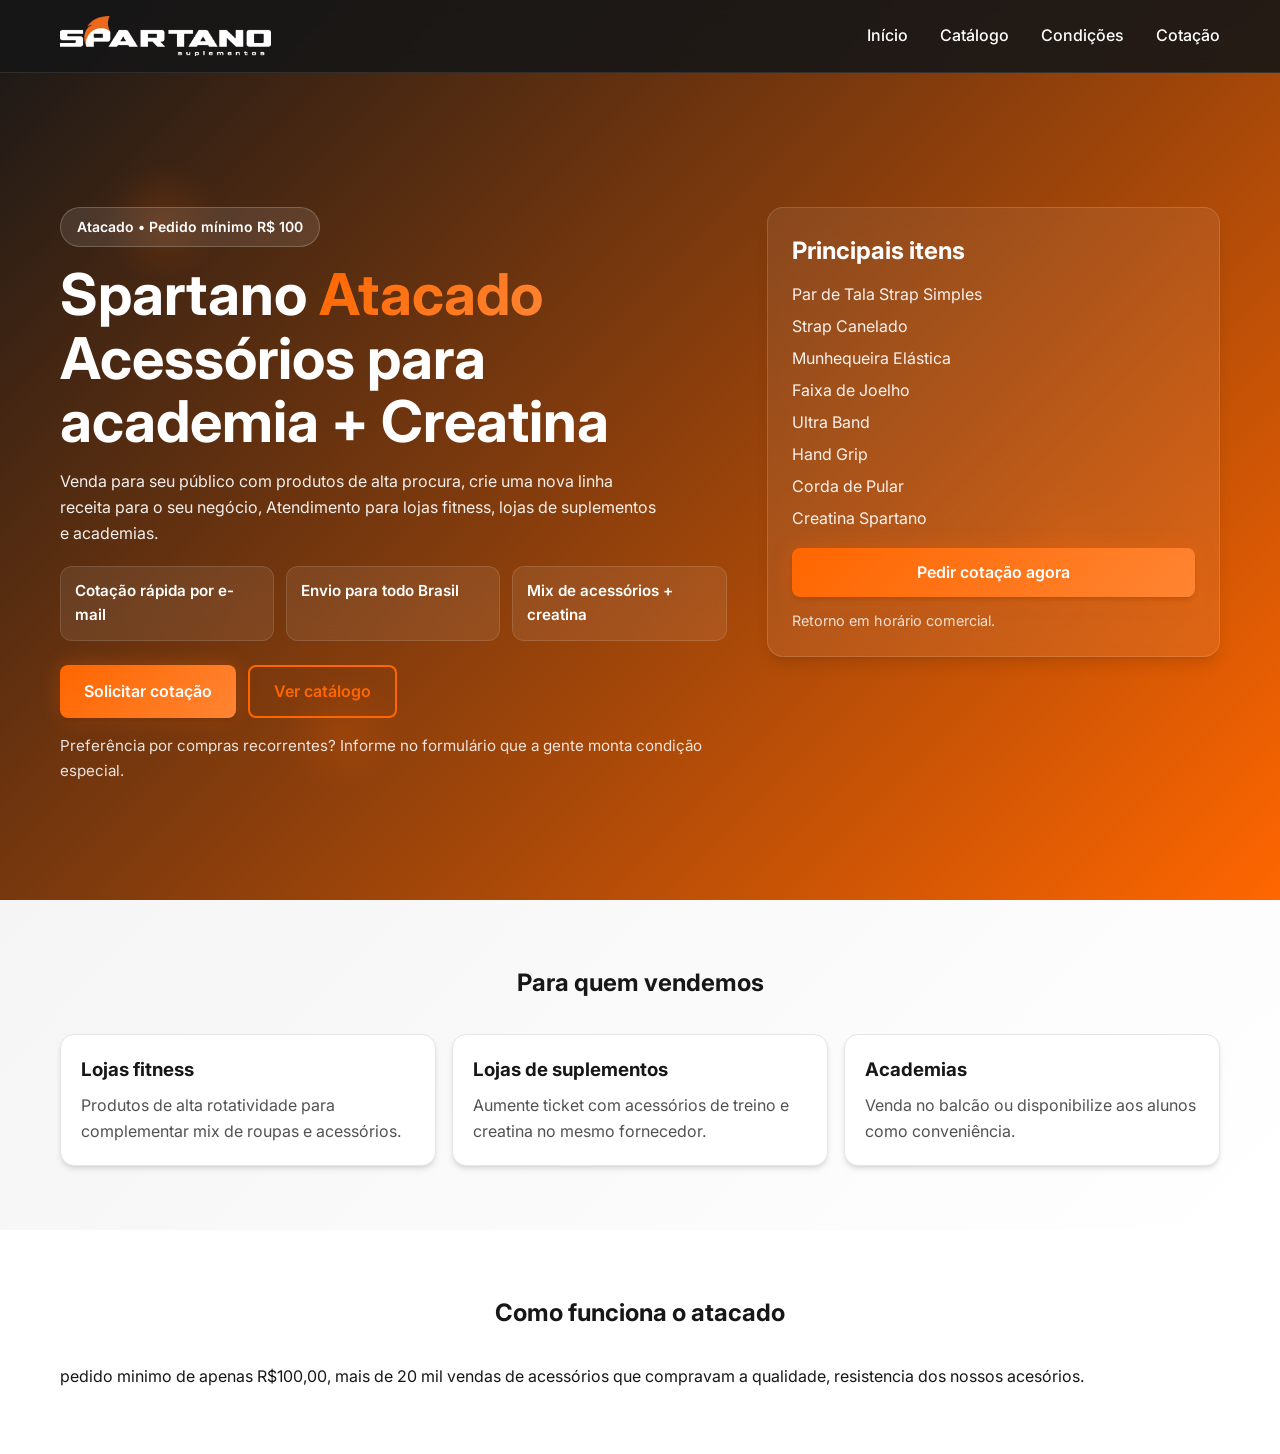
==== index.html @ d4084410 "Initial commit - Site atacado Spartano" ====
<!DOCTYPE html>
<html lang="pt-br">
<head>
  <meta charset="UTF-8" />
  <meta name="viewport" content="width=device-width, initial-scale=1.0" />

  <title>Atacado | Spartano Acessórios & Suplementos</title>
  <meta name="description" content="Atacado Spartano para lojas fitness, lojas de suplementos e academias. Pedido mínimo R$ 100. Solicite sua cotação." />

  <link rel="stylesheet" href="./css/global.css" />
  <link rel="stylesheet" href="./css/home.css" />

  <link href="https://fonts.googleapis.com/css2?family=Inter:wght@300;400;500;600;700;800;900&display=swap" rel="stylesheet">
  <link rel="icon" type="image/png" href="./imgs/faviconSpartano.png" />
  <script defer src="./js/menu-mobile.js"></script>

</head>

<body>
  <!-- Header -->
  <header class="header">
    <div class="container">
      <div class="header-content">
        <div class="logo">
          <a href="index.html">
            <img src="../imgs/spartano_suplementos.png.png" alt="Spartano" class="logo-img">
          </a>
        </div>

        <nav class="nav">
          <ul class="nav-list">
            <li><a href="index.html">Início</a></li>
            <li><a href="./pages/catalogo.html">Catálogo</a></li>
            <li><a href="./pages/condicoes.html">Condições</a></li>
            <li><a href="./pages/cotacao.html">Cotação</a></li>
          </ul>
        </nav>

        <div class="mobile-menu-toggle" aria-label="Abrir menu" role="button" tabindex="0">
          <span></span><span></span><span></span>
        </div>
      </div>
    </div>
  </header>

  <main>
    <!-- Hero -->
    <section class="hero-home">
      <div class="hero-bg">
        <div class="floating-elements">
          <div class="floating-element"></div>
          <div class="floating-element"></div>
          <div class="floating-element"></div>
        </div>
      </div>

      <div class="container">
        <div class="hero-grid">
          <div class="hero-left">
            <div class="badge">Atacado • Pedido mínimo R$ 100</div>

            <h1 class="hero-title">
              Spartano <span class="gradient-text">Atacado</span><br/>
              Acessórios para academia + Creatina
            </h1>

            <p class="hero-subtitle">
              Venda para seu público com produtos de alta procura, crie uma nova linha receita para o seu negócio, Atendimento para
              lojas fitness, lojas de suplementos e academias.
            </p>

            <div class="hero-points">
              <div class="point">Cotação rápida por e-mail</div>
              <div class="point">Envio para todo Brasil</div>
              <div class="point">Mix de acessórios + creatina</div>
            </div>

            <div class="hero-cta">
              <a class="btn btn-primary" href="./pages/cotacao.html">Solicitar cotação</a>
              <a class="btn btn-outline" href="./pages/catalogo.html">Ver catálogo</a>
            </div>

            <p class="hero-note">
              Preferência por compras recorrentes? Informe no formulário que a gente monta condição especial.
            </p>
          </div>

          <div class="hero-right">
            <div class="hero-card">
              <h2 class="hero-card-title">Principais itens</h2>
              <ul class="hero-list">
                <li>Par de Tala Strap Simples</li>
                <li>Strap Canelado</li>
                <li>Munhequeira Elástica</li>
                <li>Faixa de Joelho</li>
                <li>Ultra Band</li>
                <li>Hand Grip</li>
                <li>Corda de Pular</li>
                <li>Creatina Spartano</li>
              </ul>
              <a class="btn btn-primary hero-card-btn" href="./pages/cotacao.html">Pedir cotação agora</a>
              <p class="hero-card-mini">Retorno em horário comercial.</p>
            </div>
          </div>
        </div>
      </div>
    </section>

    <!-- Para quem é -->
    <section class="section light">
      <div class="container">
        <h2 class="section-title">Para quem vendemos</h2>

        <div class="cards-3">
          <div class="info-card">
            <h3>Lojas fitness</h3>
            <p>Produtos de alta rotatividade para complementar mix de roupas e acessórios.</p>
          </div>
          <div class="info-card">
            <h3>Lojas de suplementos</h3>
            <p>Aumente ticket com acessórios de treino e creatina no mesmo fornecedor.</p>
          </div>
          <div class="info-card">
            <h3>Academias</h3>
            <p>Venda no balcão ou disponibilize aos alunos como conveniência.</p>
          </div>
        </div>
      </div>
    </section>

    <!-- Como funciona -->
    <section class="section">
      <div class="container">
        <h2 class="section-title">Como funciona o atacado</h2>
        <p>pedido minimo de apenas R$100,00, mais de 20 mil vendas de acessórios que compravam a qualidade, resistencia dos nossos acesórios.</p>

        <div class="s
---- css/global.css ----
/* assets/css/global.css */

/* Reset e base */
* { margin: 0; padding: 0; box-sizing: border-box; }

:root{
  --primary-color: #FF6600;
  --primary-dark: #E55A00;
  --primary-light: #FF8533;

  --black: #171717;
  --white: #FFFFFF;

  --gray-100: #F5F5F5;
  --gray-200: #E5E5E5;
  --gray-300: #D4D4D4;
  --gray-400: #A3A3A3;
  --gray-500: #737373;
  --gray-600: #525252;
  --gray-700: #404040;
  --gray-800: #262626;
  --gray-900: #171717;

  --gradient-hero: linear-gradient(135deg, var(--black) 0%, var(--primary-color) 100%);
  --gradient-primary: linear-gradient(135deg, var(--primary-color) 0%, var(--primary-light) 100%);
  --gradient-text: linear-gradient(135deg, var(--primary-color) 0%, var(--primary-light) 100%);

  --shadow-md: 0 4px 6px -1px rgba(0,0,0,.1), 0 2px 4px -2px rgba(0,0,0,.1);
  --shadow-lg: 0 10px 15px -3px rgba(0,0,0,.1), 0 4px 6px -4px rgba(0,0,0,.1);
  --shadow-glow: 0 0 20px rgba(255, 102, 0, 0.30);

  --transition: all .3s cubic-bezier(.4,0,.2,1);
  --font-family: Inter, -apple-system, BlinkMacSystemFont, "Segoe UI", Roboto, sans-serif;
}

html { scroll-behavior: smooth; }
body{
  font-family: var(--font-family);
  line-height: 1.6;
  color: var(--gray-900);
  background: var(--white);
  overflow-x: hidden;
}

.container{
  max-width: 1200px;
  margin: 0 auto;
  padding: 0 20px;
}

.gradient-text{
  background: var(--gradient-text);
  -webkit-background-clip: text;
  -webkit-text-fill-color: transparent;
  background-clip: text;
}

/* Header (reaproveita seu padrão) */
.header{
  position: fixed;
  top: 0; left: 0; right: 0;
  z-index: 1000;
  background: rgba(23,23,23,.90);
  backdrop-filter: blur(10px);
  border-bottom: 1px solid rgba(255,255,255,.10);
}
.header-content{
  display:flex;
  align-items:center;
  justify-content: space-between;
  padding: 1rem 0;
}
.logo-img{ height: 40px; width: auto; display:block; }
.nav-list{ display:flex; list-style:none; gap: 2rem; }
.nav-list a{
  color: var(--white);
  text-decoration:none;
  font-weight: 500;
  transition: var(--transition);
}
.nav-list a:hover{ color: var(--primary-color); }

.mobile-menu-toggle{
  display:none;
  flex-direction: column;
  gap: 4px;
  cursor: pointer;
}
.mobile-menu-toggle span{
  width: 25px;
  height: 3px;
  background: var(--white);
  transition: var(--transition);
}

/* Botões */
.btn{
  display:inline-flex;
  align-items:center;
  justify-content:center;
  padding: 12px 24px;
  border: none;
  border-radius: 8px;
  font-weight: 600;
  font-size: 1rem;
  text-decoration:none;
  cursor:pointer;
  transition: var(--transition);
}
.btn-primary{
  background: var(--gradient-primary);
  color: var(--white);
  box-shadow: var(--shadow-md), var(--shadow-glow);
}
.btn-primary:hover{
  transform: translateY(-2px);
  box-shadow: var(--shadow-lg), 0 0 30px rgba(255,102,0,.40);
}
.btn-outline{
  background: transparent;
  color: var(--primary-color);
  border: 2px solid var(--primary-color);
}
.btn-outline:hover{
  background: var(--primary-color);
  color: var(--white);
  transform: translateY(-2px);
}

/* Badge simples (pra usar nas páginas) */
.badge{
  display:inline-flex;
  align-items:center;
  gap: .5rem;
  background: rgba(255,255,255,.10);
  color: var(--white);
  border: 1px solid rgba(255,255,255,.20);
  padding: .5rem 1rem;
  border-radius: 999px;
  font-size: .875rem;
  font-weight: 600;
}

/* Footer (mínimo) */
.footer{
  background: var(--gray-900);
  color: var(--white);
  padding: 2rem 0;
  margin-top: 2rem;
}
.footer-bottom{
  display:flex;
  justify-content: space-between;
  align-items:center;
  flex-wrap: wrap;
  gap: 1rem;
  border-top: 1px solid var(--gray-800);
  padding-top: 1rem;
}

/* Responsivo do menu (compatível com seu menu-mobile.js) */
@media (max-width: 768px){
  .nav{ 
    position: absolute;
    top: 100%;
    left: 0; right: 0;
    background: rgba(23,23,23,.95);
    backdrop-filter: blur(10px);
    transform: translateY(-100%);
    opacity: 0;
    visibility: hidden;
    transition: var(--transition);
    border-top: 1px solid rgba(255,255,255,.10);
  }
  .nav.active{
    transform: translateY(0);
    opacity: 1;
    visibility: visible;
  }
  .nav-list{
    flex-direction: column;
    padding: 1rem 0;
    gap: 0;
  }
  .nav-list li{ border-bottom: 1px solid rgba(255,255,255,.08); }
  .nav-list a{ display:block; padding: 1rem 1.25rem; }
  .mobile-menu-toggle{ display:flex; }
}
---- css/home.css ----
/* assets/css/home.css */

/* HERO */
.hero-home{
  position: relative;
  min-height: 100vh;
  display: flex;
  align-items: center;
  padding-top: 90px; /* compensa header fixo */
  background: var(--gradient-hero);
  overflow: hidden;
}

.hero-bg{ position:absolute; inset:0; z-index:1; }
.floating-elements{ position:absolute; inset:0; }
.floating-element{
  position:absolute;
  width: 120px; height: 120px;
  border-radius: 50%;
  background: radial-gradient(circle, rgba(255,102,0,.14) 0%, transparent 70%);
  animation: float 7s ease-in-out infinite;
}
.floating-element:nth-child(1){ top: 18%; left: 8%; }
.floating-element:nth-child(2){ top: 55%; right: 12%; animation-delay: 1.5s; }
.floating-element:nth-child(3){ bottom: 12%; left: 22%; animation-delay: 3s; }

@keyframes float{
  0%,100%{ transform: translateY(0) rotate(0); }
  50%{ transform: translateY(-18px) rotate(180deg); }
}

.hero-grid{
  position: relative;
  z-index: 2;
  display: grid;
  grid-template-columns: 1.25fr .85fr;
  gap: 2.5rem;
  align-items: start;
  padding: 2rem 0;
}

.hero-left{ color: var(--white); }

.hero-title{
  font-size: clamp(2.2rem, 4.5vw, 3.6rem);
  line-height: 1.1;
  margin: 1rem 0;
}

.hero-subtitle{
  opacity: .92;
  max-width: 60ch;
}

.hero-points{
  margin: 1.25rem 0 1.5rem;
  display: grid;
  grid-template-columns: repeat(3, minmax(0, 1fr));
  gap: .75rem;
}

.point{
  padding: .75rem .85rem;
  border-radius: 12px;
  background: rgba(255,255,255,.08);
  border: 1px solid rgba(255,255,255,.12);
  backdrop-filter: blur(10px);
  font-weight: 600;
  font-size: .95rem;
}

.hero-cta{
  display:flex;
  gap: .75rem;
  flex-wrap: wrap;
  margin-top: .5rem;
}

.hero-note{
  margin-top: 1rem;
  opacity: .85;
  font-size: .95rem;
}

/* CARD DA DIREITA */
.hero-card{
  background: rgba(255,255,255,.07);
  border: 1px solid rgba(255,255,255,.14);
  backdrop-filter: blur(12px);
  border-radius: 16px;
  padding: 1.5rem;
  color: var(--white);
  box-shadow: var(--shadow-lg);
}

.hero-card-title{ margin-bottom: .75rem; }

.hero-list{
  list-style: none;
  display:grid;
  gap: .4rem;
  opacity: .92;
}

.hero-card-btn{
  width: 100%;
  margin-top: 1rem;
}

.hero-card-mini{
  margin-top: .75rem;
  opacity: .8;
  font-size: .9rem;
}

/* SEÇÕES */
.section{
  padding: 4rem 0;
  background: var(--white);
}

.section.light{
  background: linear-gradient(135deg, var(--gray-100) 0%, var(--white) 100%);
}

.section-title{
  text-align:center;
  margin-bottom: 2rem;
}

/* CARDS 3 COLUNAS */
.cards-3{
  display:grid;
  grid-template-columns: repeat(3, minmax(0,1fr));
  gap: 1rem;
}

.info-card{
  background: var(--white);
  border: 1px solid var(--gray-200);
  border-radius: 14px;
  padding: 1.25rem;
  box-shadow: var(--shadow-md);
}

.info-card p{
  color: var(--gray-600);
  margin-top: .5rem;
}

/* PASSOS */
.steps{
  display:grid;
  grid-template-columns: repeat(3, minmax(0,1fr));
  gap: 1rem;
}

.step{
  border-radius: 14px;
  border: 1px solid var(--gray-200);
  padding: 1.25rem;
  box-shadow: var(--shadow-md);
  background: var(--white);
}

.step-number{
  width: 40px; height: 40px;
  display:flex;
  align-items:center;
  justify-content:center;
  border-radius: 12px;
  background: var(--gradient-primary);
  color: var(--white);
  font-weight: 900;
  margin-bottom: .75rem;
}

.step-text{
  color: var(--gray-700);
  font-weight: 600;
}

/* CTA STRIP */
.cta-strip{
  margin-top: 1.5rem;
  padding: 1rem 1.25rem;
  border-radius: 14px;
  background: linear-gradient(135deg, var(--gray-100) 0%, var(--white) 100%);
  border: 1px solid var(--gray-200);
  display:flex;
  align-items:center;
  justify-content: space-between;
  gap: 1rem;
  flex-wrap: wrap;
}

.cta-strip-text{
  color: var(--gray-800);
  font-weight: 600;
}

/* RESPONSIVO */
@media (max-width: 900px){
  .hero-grid{ grid-template-columns: 1fr; }
  .hero-points{ grid-template-columns: 1fr; }

  .cards-3{ grid-template-columns: 1fr; }
  .steps{ grid-template-columns: 1fr; }
}
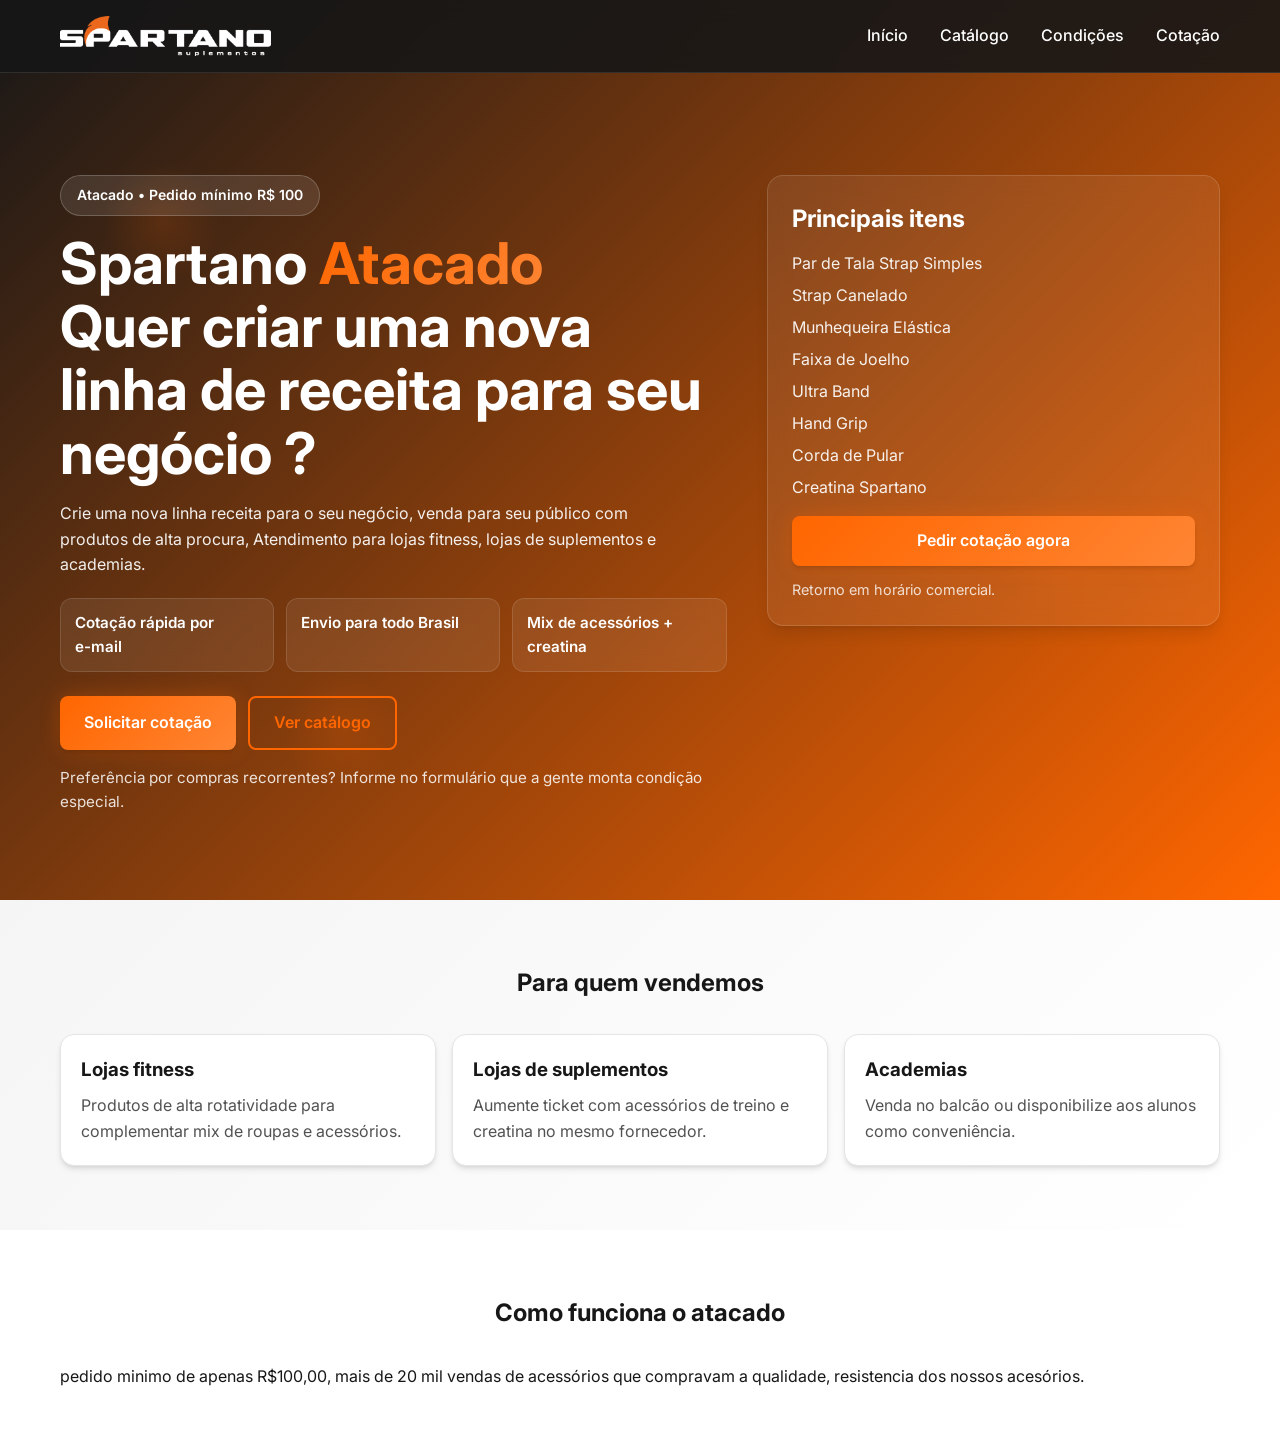
==== commit 9c3b686c: "Mudanca frases na Home" ====
--- a/index.html
+++ b/index.html
@@ -61,16 +61,16 @@
 
             <h1 class="hero-title">
               Spartano <span class="gradient-text">Atacado</span><br/>
-              Acessórios para academia + Creatina
+             Quer criar uma nova linha de receita para seu negócio ? 
             </h1>
 
             <p class="hero-subtitle">
-              Venda para seu público com produtos de alta procura, crie uma nova linha receita para o seu negócio, Atendimento para
+              Crie uma nova linha receita para o seu negócio, venda para seu público com produtos de alta procura, Atendimento para
               lojas fitness, lojas de suplementos e academias.
             </p>
 
             <div class="hero-points">
-              <div class="point">Cotação rápida por e-mail</div>
+              <div class="point">Cotação rápida por <br/>e-mail</div>
               <div class="point">Envio para todo Brasil</div>
               <div class="point">Mix de acessórios + creatina</div>
             </div>
@@ -134,4 +134,4 @@
         <h2 class="section-title">Como funciona o atacado</h2>
         <p>pedido minimo de apenas R$100,00, mais de 20 mil vendas de acessórios que compravam a qualidade, resistencia dos nossos acesórios.</p>
 
-        <div class="s
+        <div class="s"
